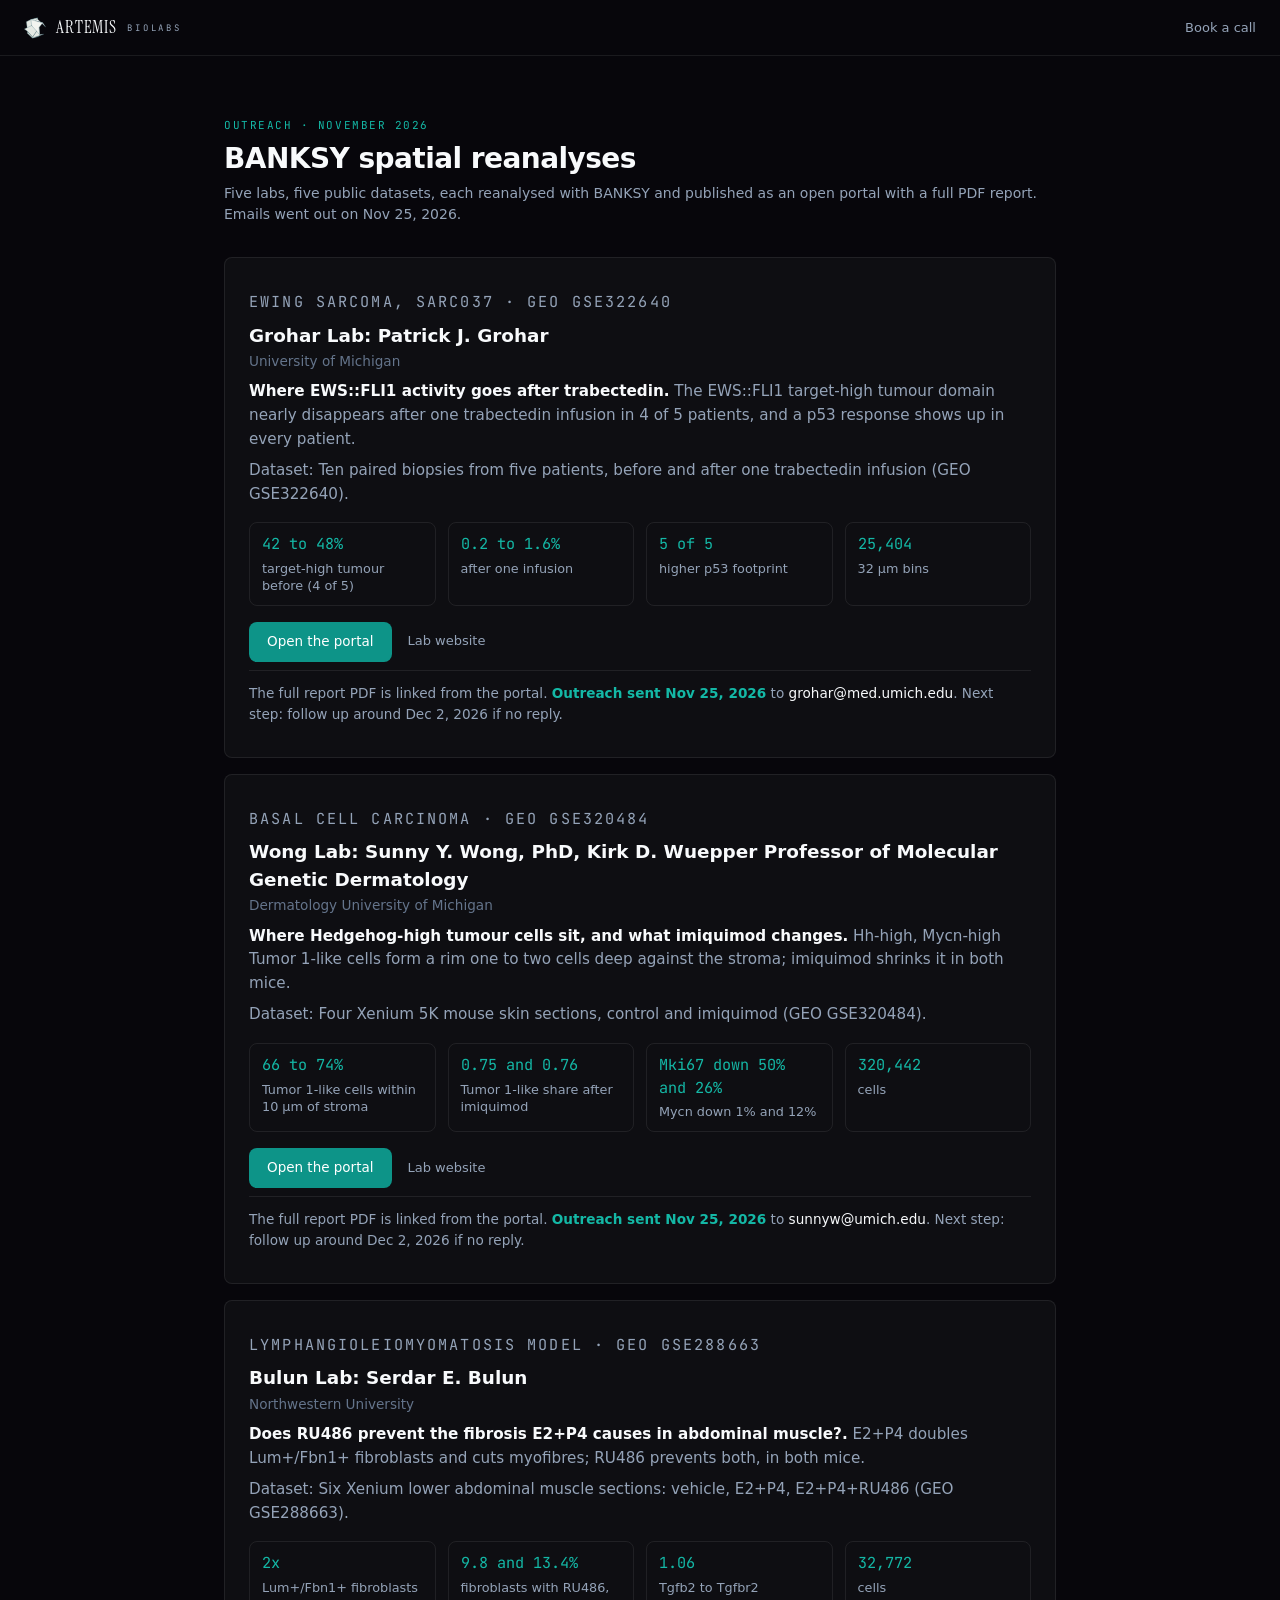
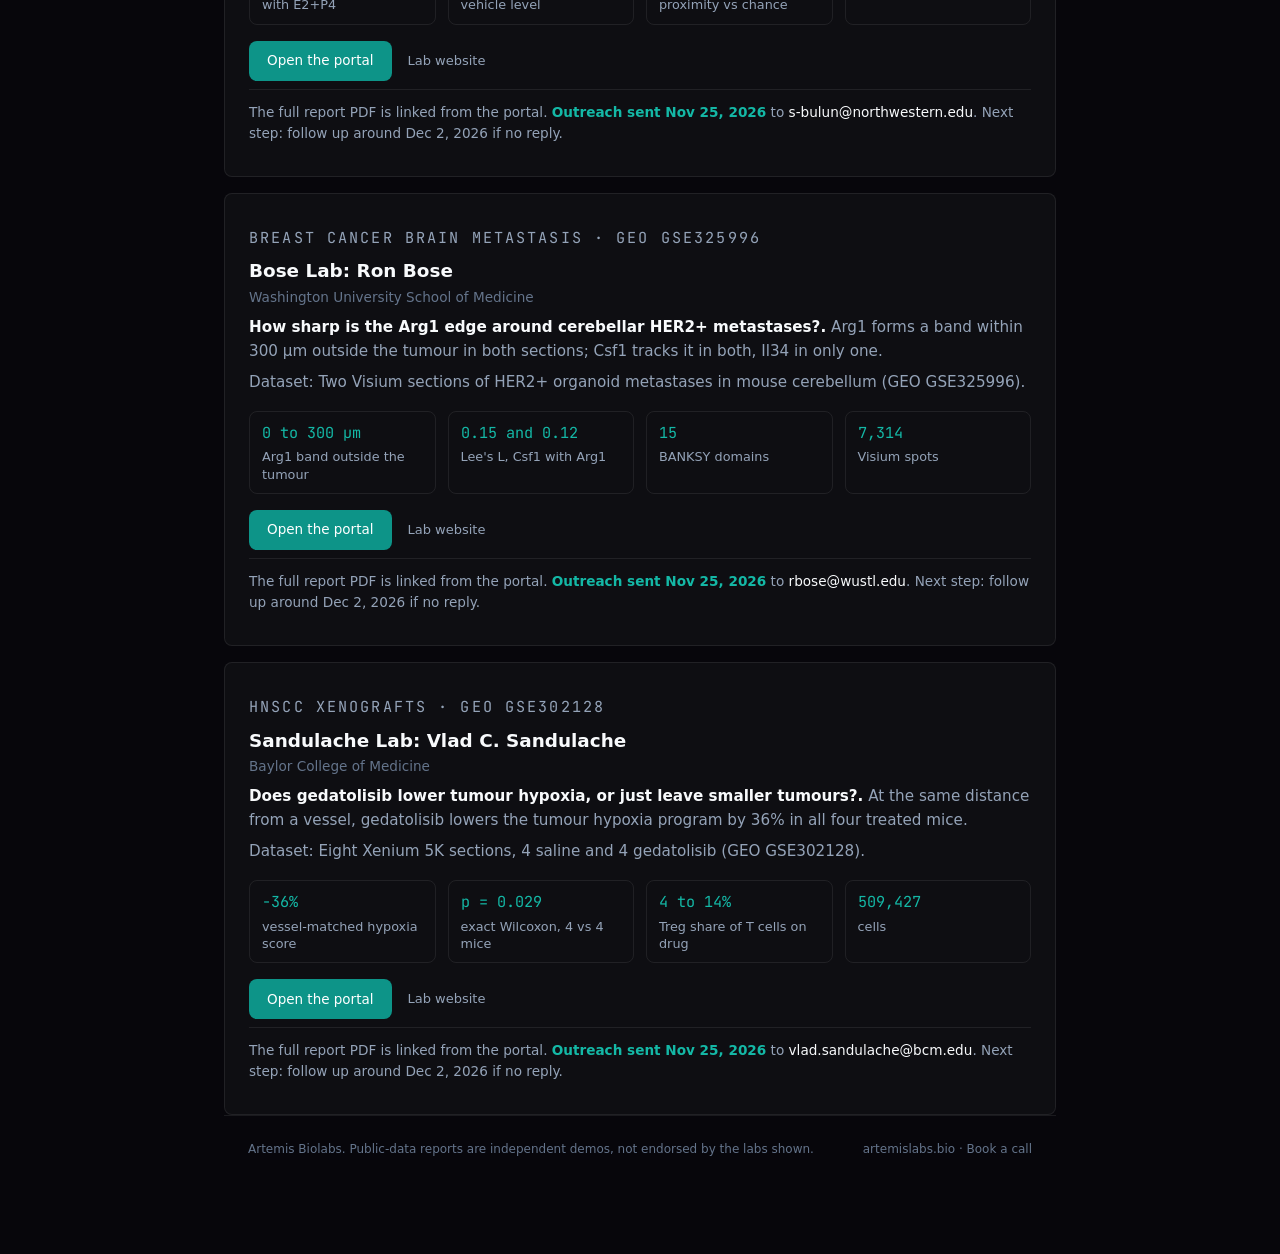
==== outreach-banksy.html @ 47c49192 "Add public BANKSY outreach page (five labs, sent Nov 25, 2026)" ====
<!doctype html>
<html lang="en">
<head>
<meta charset="utf-8">
<meta name="viewport" content="width=device-width, initial-scale=1">
<title>Artemis Biolabs · BANKSY outreach, November 2026</title>
<meta name="description" content="Five BANKSY spatial reanalyses built from public data and sent to the labs on Nov 25, 2026.">
<meta name="robots" content="noindex">
<meta name="color-scheme" content="dark">
<meta name="theme-color" content="#07060b">
<link rel="icon" href="assets/marks/artemis_mark.svg" type="image/svg+xml">
<link rel="stylesheet" href="assets/app.css">
<style>
.olist{display:flex;flex-direction:column;gap:16px;margin-top:32px}
.ocard{background:var(--card);border:1px solid var(--line);border-radius:var(--r);padding:24px;transition:border-color .2s var(--ease)}
.ocard:hover{border-color:var(--line-h)}
.ocard h3{font-size:1.15rem;font-weight:600;color:var(--snow);margin:6px 0 2px}
.ocard p{color:var(--dim);line-height:1.55;margin:8px 0;font-size:.95rem}
.ocard p b{color:var(--snow);font-weight:600}
.ometa{font-size:.85rem!important;color:var(--faint)!important;margin-top:0!important}
.ostats{display:grid;grid-template-columns:repeat(auto-fit,minmax(150px,1fr));gap:12px;margin:16px 0}
.ostats div{border:1px solid var(--line);border-radius:var(--r);padding:10px 12px}
.ostats dt{font-family:var(--mono);color:var(--teal);font-size:.95rem}
.ostats dd{margin:4px 0 0;color:var(--dim);font-size:.8rem;line-height:1.35}
.octas{display:flex;gap:16px;align-items:center;flex-wrap:wrap}
.onote{border-top:1px solid var(--line);padding-top:12px;font-size:.85rem!important}
.onote b.ostat{color:var(--teal)!important}
.onote a{color:var(--snow)}
</style>
</head>
<body>
<a class="skip" href="#main">Skip to content</a>
<header class="top" id="top">
  <a class="brand" href="https://artemislabs.bio/" aria-label="Artemis Biolabs"><img src="assets/marks/artemis_mark.svg" alt="" width="22" height="22"><b>ARTEMIS</b><span>BIOLABS</span></a>
  <a class="toplink" href="https://calendar.app.google/Gcn7m6neU3P3ktQA8" target="_blank" rel="noopener">Book a call</a>
</header>
<main id="main" tabindex="-1">
  <section class="page">
    <div class="head"><p class="over">Outreach &middot; November 2026</p><h1>BANKSY spatial reanalyses</h1>
    <p class="sub">Five labs, five public datasets, each reanalysed with BANKSY and published as an open portal with a full PDF report. Emails went out on Nov 25, 2026.</p></div>
    <div class="olist">
<article class="ocard">
  <div class="t"><p class="over">Ewing sarcoma, SARC037 &middot; GEO GSE322640</p>
  <h3>Grohar Lab: Patrick J. Grohar</h3>
  <p class="ometa"><span>University of Michigan</span></p>
  <p><b>Where EWS::FLI1 activity goes after trabectedin.</b> The EWS::FLI1 target-high tumour domain nearly disappears after one trabectedin infusion in 4 of 5 patients, and a p53 response shows up in every patient.</p>
  <p style="color:var(--dim)">Dataset: Ten paired biopsies from five patients, before and after one trabectedin infusion (GEO GSE322640).</p>
  <dl class="ostats"><div><dt>42 to 48%</dt><dd>target-high tumour before (4 of 5)</dd></div><div><dt>0.2 to 1.6%</dt><dd>after one infusion</dd></div><div><dt>5 of 5</dt><dd>higher p53 footprint</dd></div><div><dt>25,404</dt><dd>32 µm bins</dd></div></dl>
  <p class="octas"><a class="btn" href="https://logan-9726-artemis-grohar-banksy.static.hf.space/" target="_blank" rel="noopener">Open the portal</a> <a class="lnk" href="https://www.groharlab.org/" target="_blank" rel="noopener">Lab website</a></p>
  <p class="onote">The full report PDF is linked from the portal. <b class="ostat">Outreach sent Nov 25, 2026</b> to <a href="mailto:grohar@med.umich.edu">grohar@med.umich.edu</a>. Next step: follow up around Dec 2, 2026 if no reply.</p></div>
</article>
<article class="ocard">
  <div class="t"><p class="over">Basal cell carcinoma &middot; GEO GSE320484</p>
  <h3>Wong Lab: Sunny Y. Wong, PhD, Kirk D. Wuepper Professor of Molecular Genetic Dermatology</h3>
  <p class="ometa"><span>Dermatology</span> <span>University of Michigan</span></p>
  <p><b>Where Hedgehog-high tumour cells sit, and what imiquimod changes.</b> Hh-high, Mycn-high Tumor 1-like cells form a rim one to two cells deep against the stroma; imiquimod shrinks it in both mice.</p>
  <p style="color:var(--dim)">Dataset: Four Xenium 5K mouse skin sections, control and imiquimod (GEO GSE320484).</p>
  <dl class="ostats"><div><dt>66 to 74%</dt><dd>Tumor 1-like cells within 10 µm of stroma</dd></div><div><dt>0.75 and 0.76</dt><dd>Tumor 1-like share after imiquimod</dd></div><div><dt>Mki67 down 50% and 26%</dt><dd>Mycn down 1% and 12%</dd></div><div><dt>320,442</dt><dd>cells</dd></div></dl>
  <p class="octas"><a class="btn" href="https://logan-9726-artemis-wong-banksy.static.hf.space/" target="_blank" rel="noopener">Open the portal</a> <a class="lnk" href="https://skinlab1.com/" target="_blank" rel="noopener">Lab website</a></p>
  <p class="onote">The full report PDF is linked from the portal. <b class="ostat">Outreach sent Nov 25, 2026</b> to <a href="mailto:sunnyw@umich.edu">sunnyw@umich.edu</a>. Next step: follow up around Dec 2, 2026 if no reply.</p></div>
</article>
<article class="ocard">
  <div class="t"><p class="over">Lymphangioleiomyomatosis model &middot; GEO GSE288663</p>
  <h3>Bulun Lab: Serdar E. Bulun</h3>
  <p class="ometa"><span>Northwestern University</span></p>
  <p><b>Does RU486 prevent the fibrosis E2+P4 causes in abdominal muscle?.</b> E2+P4 doubles Lum+/Fbn1+ fibroblasts and cuts myofibres; RU486 prevents both, in both mice.</p>
  <p style="color:var(--dim)">Dataset: Six Xenium lower abdominal muscle sections: vehicle, E2+P4, E2+P4+RU486 (GEO GSE288663).</p>
  <dl class="ostats"><div><dt>2x</dt><dd>Lum+/Fbn1+ fibroblasts with E2+P4</dd></div><div><dt>9.8 and 13.4%</dt><dd>fibroblasts with RU486, vehicle level</dd></div><div><dt>1.06</dt><dd>Tgfb2 to Tgfbr2 proximity vs chance</dd></div><div><dt>32,772</dt><dd>cells</dd></div></dl>
  <p class="octas"><a class="btn" href="https://logan-9726-artemis-bulun-banksy.static.hf.space/" target="_blank" rel="noopener">Open the portal</a> <a class="lnk" href="https://www.feinberg.northwestern.edu/sites/obgyn/research/basic-science-research/bulun/index.html" target="_blank" rel="noopener">Lab website</a></p>
  <p class="onote">The full report PDF is linked from the portal. <b class="ostat">Outreach sent Nov 25, 2026</b> to <a href="mailto:s-bulun@northwestern.edu">s-bulun@northwestern.edu</a>. Next step: follow up around Dec 2, 2026 if no reply.</p></div>
</article>
<article class="ocard">
  <div class="t"><p class="over">Breast cancer brain metastasis &middot; GEO GSE325996</p>
  <h3>Bose Lab: Ron Bose</h3>
  <p class="ometa"><span>Washington University School of Medicine</span></p>
  <p><b>How sharp is the Arg1 edge around cerebellar HER2+ metastases?.</b> Arg1 forms a band within 300 µm outside the tumour in both sections; Csf1 tracks it in both, Il34 in only one.</p>
  <p style="color:var(--dim)">Dataset: Two Visium sections of HER2+ organoid metastases in mouse cerebellum (GEO GSE325996).</p>
  <dl class="ostats"><div><dt>0 to 300 µm</dt><dd>Arg1 band outside the tumour</dd></div><div><dt>0.15 and 0.12</dt><dd>Lee&#x27;s L, Csf1 with Arg1</dd></div><div><dt>15</dt><dd>BANKSY domains</dd></div><div><dt>7,314</dt><dd>Visium spots</dd></div></dl>
  <p class="octas"><a class="btn" href="https://logan-9726-artemis-bose-banksy.static.hf.space/" target="_blank" rel="noopener">Open the portal</a> <a class="lnk" href="https://ronboselab.org/" target="_blank" rel="noopener">Lab website</a></p>
  <p class="onote">The full report PDF is linked from the portal. <b class="ostat">Outreach sent Nov 25, 2026</b> to <a href="mailto:rbose@wustl.edu">rbose@wustl.edu</a>. Next step: follow up around Dec 2, 2026 if no reply.</p></div>
</article>
<article class="ocard">
  <div class="t"><p class="over">HNSCC xenografts &middot; GEO GSE302128</p>
  <h3>Sandulache Lab: Vlad C. Sandulache</h3>
  <p class="ometa"><span>Baylor College of Medicine</span></p>
  <p><b>Does gedatolisib lower tumour hypoxia, or just leave smaller tumours?.</b> At the same distance from a vessel, gedatolisib lowers the tumour hypoxia program by 36% in all four treated mice.</p>
  <p style="color:var(--dim)">Dataset: Eight Xenium 5K sections, 4 saline and 4 gedatolisib (GEO GSE302128).</p>
  <dl class="ostats"><div><dt>−36%</dt><dd>vessel-matched hypoxia score</dd></div><div><dt>p = 0.029</dt><dd>exact Wilcoxon, 4 vs 4 mice</dd></div><div><dt>4 to 14%</dt><dd>Treg share of T cells on drug</dd></div><div><dt>509,427</dt><dd>cells</dd></div></dl>
  <p class="octas"><a class="btn" href="https://logan-9726-artemis-sandulache-banksy.static.hf.space/" target="_blank" rel="noopener">Open the portal</a> <a class="lnk" href="https://www.bcm.edu/people-search/vlad-sandulache-30060" target="_blank" rel="noopener">Lab website</a></p>
  <p class="onote">The full report PDF is linked from the portal. <b class="ostat">Outreach sent Nov 25, 2026</b> to <a href="mailto:vlad.sandulache@bcm.edu">vlad.sandulache@bcm.edu</a>. Next step: follow up around Dec 2, 2026 if no reply.</p></div>
</article>
    </div>
    <footer class="foot"><span>Artemis Biolabs. Public-data reports are independent demos, not endorsed by the labs shown.</span><span><a href="https://artemislabs.bio/" target="_blank" rel="noopener">artemislabs.bio</a> · <a href="https://calendar.app.google/Gcn7m6neU3P3ktQA8" target="_blank" rel="noopener">Book a call</a></span></footer>
  </section>
</main>
</body>
</html>
---- assets/app.css ----
/* Artemis Biolabs client hub, v4. Brand tokens from artemislabs.bio (app/globals.css).
   Spacing scale: 4 8 12 16 24 32 48 64 96. One accent. Muted borders. Hover is the only flourish. */
@font-face{font-family:"Instrument Serif";src:url(fonts/InstrumentSerif-Regular.woff2) format("woff2");font-weight:400;font-style:normal;font-display:swap}
@font-face{font-family:"JetBrains Mono";src:url(fonts/JetBrainsMono-400.woff2) format("woff2");font-weight:400 500;font-display:swap}
:root{
  --ink:#07060b; --card:#0e0e12; --card-h:#131318; --line:rgba(255,255,255,.08); --line-h:rgba(255,255,255,.16);
  --snow:#f8fafc; --dim:#94a3b8; --faint:#64748b; --teal:#14b8a6; --teal-d:#0d9488; --plate:#e6ebe8;
  --serif:"Instrument Serif",ui-serif,Georgia,serif; --mono:"JetBrains Mono",ui-monospace,SFMono-Regular,Menlo,monospace;
  --sans:ui-sans-serif,system-ui,-apple-system,BlinkMacSystemFont,"Segoe UI",Roboto,sans-serif;
  --r:8px; --ease:cubic-bezier(.2,.7,.2,1);
}
*{box-sizing:border-box}
html{background:var(--ink);color-scheme:dark}
body{margin:0;background:var(--ink);color:var(--snow);font:400 14px/1.5 var(--sans);-webkit-font-smoothing:antialiased}
::selection{background:var(--teal-d);color:#fff}
a{color:inherit;text-decoration:none}
img{display:block;max-width:100%}
h1,h2,h3,p{margin:0}
.skip{position:absolute;left:-999px}.skip:focus{left:12px;top:12px;z-index:99;background:var(--snow);color:var(--ink);padding:8px 12px;border-radius:6px}
:focus-visible{outline:1px solid var(--teal);outline-offset:2px;border-radius:4px}
.over{font:500 11px/1 var(--mono);letter-spacing:.14em;text-transform:uppercase;color:var(--teal)}

/* header */
.top{display:flex;align-items:center;justify-content:space-between;height:56px;padding:0 24px;border-bottom:1px solid var(--line)}
.brand{display:flex;align-items:center;gap:10px}
.brand img{width:22px;height:22px}
.brand b{font:400 17px/1 var(--serif);letter-spacing:.05em}
.brand span{font:400 9px/1 var(--mono);letter-spacing:.32em;color:var(--dim);margin-top:2px}
.toplink{font-size:13px;color:var(--dim);transition:color .2s}
.toplink:hover{color:var(--snow)}

/* page */
.page{max-width:880px;margin:0 auto;padding:64px 24px 48px}
.head h1{font:600 28px/1.15 var(--sans);letter-spacing:-.02em;margin:12px 0 8px}
.head .sub{color:var(--dim);font-size:14px}
.list{display:grid;grid-template-columns:minmax(0,1fr) minmax(0,1fr);gap:12px;margin-top:32px}
.row{display:flex;align-items:center;gap:12px;min-height:68px;padding:12px 16px;border:1px solid var(--line);border-radius:var(--r);background:var(--card);transition:background .2s,border-color .2s;opacity:0;animation:in .5s var(--ease) forwards;animation-delay:calc(var(--i,0)*25ms)}
.row:hover{background:var(--card-h);border-color:var(--line-h)}
.av{flex:none;width:36px;height:36px;border-radius:8px;object-fit:cover;background:#1a1a20}
.row .t{flex:1;min-width:0}
.row h3{font:500 14px/1.3 var(--sans);display:flex;align-items:center;gap:8px}
.row p{color:var(--dim);font-size:12.5px;margin-top:2px;white-space:nowrap;overflow:hidden;text-overflow:ellipsis}
.arr{flex:none;color:var(--faint);transition:color .2s,transform .2s}
.row:hover .arr{color:var(--snow);transform:translateX(2px)}
.tag{font:500 9.5px/1 var(--mono);letter-spacing:.1em;text-transform:uppercase;color:var(--dim);border:1px solid var(--line-h);border-radius:4px;padding:3px 5px}
.ghostrow{min-height:68px;border:1px solid var(--line);border-radius:var(--r);background:var(--card)}
@keyframes in{from{opacity:0;transform:translateY(4px)}to{opacity:1;transform:none}}

/* lab page */
.crumb{display:flex;align-items:center;gap:8px;font-size:13px;color:var(--dim);margin-bottom:32px}
.crumb a{transition:color .2s}.crumb a:hover{color:var(--snow)}
.crumb i{font-style:normal;color:var(--faint)}
.lablogo{display:inline-flex;align-items:center;justify-content:center;height:56px;padding:8px 14px;border-radius:var(--r);background:var(--plate);margin-bottom:24px}
.lablogo img{height:100%;width:auto;max-width:220px;object-fit:contain;filter:grayscale(1) contrast(1.1);mix-blend-mode:multiply}
.lablogo.sq{width:56px;padding:8px}
.meta{display:flex;flex-wrap:wrap;gap:6px 16px;color:var(--dim);font-size:14px}
.meta span+span::before{content:"·";margin-right:16px;color:var(--faint)}
.lnote{margin-top:12px;color:var(--faint);font-size:13px}
.ico{flex:none;display:inline-flex;align-items:center;justify-content:center;width:36px;height:36px;border-radius:8px;background:rgba(20,184,166,.1);color:var(--teal)}
.list.reps .row{align-items:flex-start;padding:16px}
.list.reps .row .arr{align-self:center}
.list.reps .row p{white-space:normal}

/* footer */
.foot{max-width:880px;margin:0 auto;padding:24px 24px 48px;display:flex;justify-content:space-between;gap:16px;flex-wrap:wrap;color:var(--faint);font-size:12px;border-top:1px solid var(--line)}
.foot a:hover{color:var(--snow)}

/* report view */
body.app .top{display:none}
.bar{position:sticky;top:0;z-index:20;display:flex;align-items:center;gap:8px;height:48px;padding:0 12px 0 16px;border-bottom:1px solid var(--line);background:var(--ink)}
.bar .home{display:flex;align-items:center;gap:10px;font-size:13px;color:var(--dim);white-space:nowrap}
.bar .home img{width:20px;height:20px}
.bar .home:hover{color:var(--snow)}
.bar .sep{color:var(--faint)}
.pick{position:relative;display:flex;align-items:center;min-width:0}
.pick select{appearance:none;-webkit-appearance:none;background:transparent;border:0;color:var(--snow);font:500 13px/1 var(--sans);padding:6px 20px 6px 2px;cursor:pointer;max-width:min(320px,50vw);text-overflow:ellipsis}
.pick select option{background:#111}
.pick svg{position:absolute;right:2px;pointer-events:none;color:var(--dim)}
.pick .skip{position:absolute;left:-999px}
.bar .sp{flex:1}
.ib{display:inline-flex;align-items:center;justify-content:center;width:32px;height:32px;border-radius:6px;color:var(--dim);border:0;background:none;cursor:pointer;transition:color .2s,background .2s}
.ib:hover{color:var(--snow);background:rgba(255,255,255,.06)}
.ib[aria-disabled]{opacity:.35;pointer-events:none}
.loading{position:fixed;inset:48px 0 0;z-index:15;display:flex;align-items:center;justify-content:center;gap:10px;color:var(--dim);font-size:13px;background:var(--ink);transition:opacity .5s var(--ease),visibility .5s}
.loading .spin{width:14px;height:14px;border:1.5px solid var(--line-h);border-top-color:var(--teal);border-radius:50%;animation:spin .8s linear infinite}
@keyframes spin{to{transform:rotate(360deg)}}
.loading.done{opacity:0;visibility:hidden}
.land{max-width:1200px;margin:0 auto;min-height:calc(100svh - 48px);padding:48px 32px;display:grid;grid-template-columns:minmax(0,1fr) minmax(0,1fr);gap:64px;align-items:center}
.stage{position:relative;aspect-ratio:1.5;opacity:0;transition:opacity 1s var(--ease)}
.stage canvas{position:absolute;inset:0;width:100%;height:100%}
.stage .div{position:absolute;top:28%;bottom:28%;left:50%;width:1px;background:var(--line)}
body.lit .stage{opacity:1}
.copy{opacity:0;transform:translateY(8px);transition:opacity .7s var(--ease) .2s,transform .7s var(--ease) .2s}
body.lit .copy{opacity:1;transform:none}
.copy .ov{display:flex;align-items:center;gap:12px;font:400 20px/1.2 var(--serif);color:var(--dim)}
.copy .ov i{width:1px;height:18px;background:var(--line-h)}
.copy h1{font:400 clamp(40px,4.4vw,60px)/1.02 var(--serif);letter-spacing:-.02em;margin:16px 0 12px}
.copy .subj{color:var(--dim);font-size:14px;max-width:480px}
.pills{display:flex;flex-wrap:wrap;gap:8px;margin:24px 0 32px}
.pill{display:inline-flex;align-items:center;gap:7px;height:28px;padding:0 12px;border:1px solid var(--line-h);border-radius:999px;font-size:12px;color:var(--dim)}
.pill i{width:5px;height:5px;border-radius:50%;background:var(--teal)}
.ctas{display:flex;align-items:center;gap:20px;flex-wrap:wrap}
.btn{display:inline-flex;align-items:center;gap:8px;height:40px;padding:0 18px;border-radius:var(--r);background:var(--teal-d);color:#fff;font:500 13.5px/1 var(--sans);transition:background .2s}
.btn:hover{background:var(--teal)}
.btn[aria-disabled]{background:transparent;border:1px solid var(--line-h);color:var(--dim);pointer-events:none}
.lnk{font-size:13px;color:var(--dim);transition:color .2s}
.lnk:hover{color:var(--snow)}
.fine{margin-top:32px;color:var(--faint);font-size:12px;max-width:440px}
.fine a{text-decoration:underline;text-underline-offset:2px}
#toast{position:fixed;left:50%;bottom:24px;z-index:99;transform:translate(-50%,12px);opacity:0;padding:8px 14px;border:1px solid var(--line-h);border-radius:6px;background:#111;font-size:12.5px;transition:all .3s var(--ease)}
#toast.on{opacity:1;transform:translate(-50%,0)}

/* renderings (empty until data/renderings.json has items) */
.rend{margin-top:48px}
.rgal{display:grid;grid-template-columns:1fr 1fr;gap:12px;margin-top:16px}
.rgal figure{margin:0;border:1px solid var(--line);border-radius:var(--r);overflow:hidden;background:var(--card)}
.rgal img,.rgal video{width:100%;aspect-ratio:16/10;object-fit:cover}
.rgal figcaption{padding:12px 16px;color:var(--dim);font-size:12.5px}.rgal b{display:block;color:var(--snow);font-weight:500}

@media (max-width:720px){
  .page{padding:40px 16px 32px}
  .list{grid-template-columns:minmax(0,1fr)}
  .row p{white-space:normal}
  .rgal{grid-template-columns:1fr}
  .top{padding:0 16px}
  .land{grid-template-columns:1fr;gap:24px;padding:24px 20px 40px;min-height:0}
  .stage{aspect-ratio:1.6}
  .bar .nm,.bar .sep.s1{display:none}
  .copy .ov{font-size:17px}
}
@media (prefers-reduced-motion:reduce){*,*::before,*::after{animation-duration:.01ms!important;transition-duration:.01ms!important}.row{opacity:1}}
main:focus,main:focus-visible{outline:none}

/* Lock screen */
.lock .lockcard{display:flex;flex-direction:column;align-items:flex-start;gap:14px;margin-top:8px;padding:22px;border:1px solid var(--line);border-radius:var(--r,12px);background:var(--card);max-width:420px}
.lock #recForm{display:flex;gap:8px;width:100%}
.lock #recForm input{flex:1;height:40px;padding:0 12px;border-radius:var(--r,12px);border:1px solid var(--line-h);background:var(--ink);color:var(--snow);font:400 13px/1 var(--mono,monospace)}
.lock .lockerr{min-height:1.2em;margin:0;font-size:12.5px;color:#f08c8c}
.lock .locknote{margin:0;font-size:13px;color:var(--dim)}
.lock .lnk{background:none;border:0;padding:0;cursor:pointer;text-align:left}
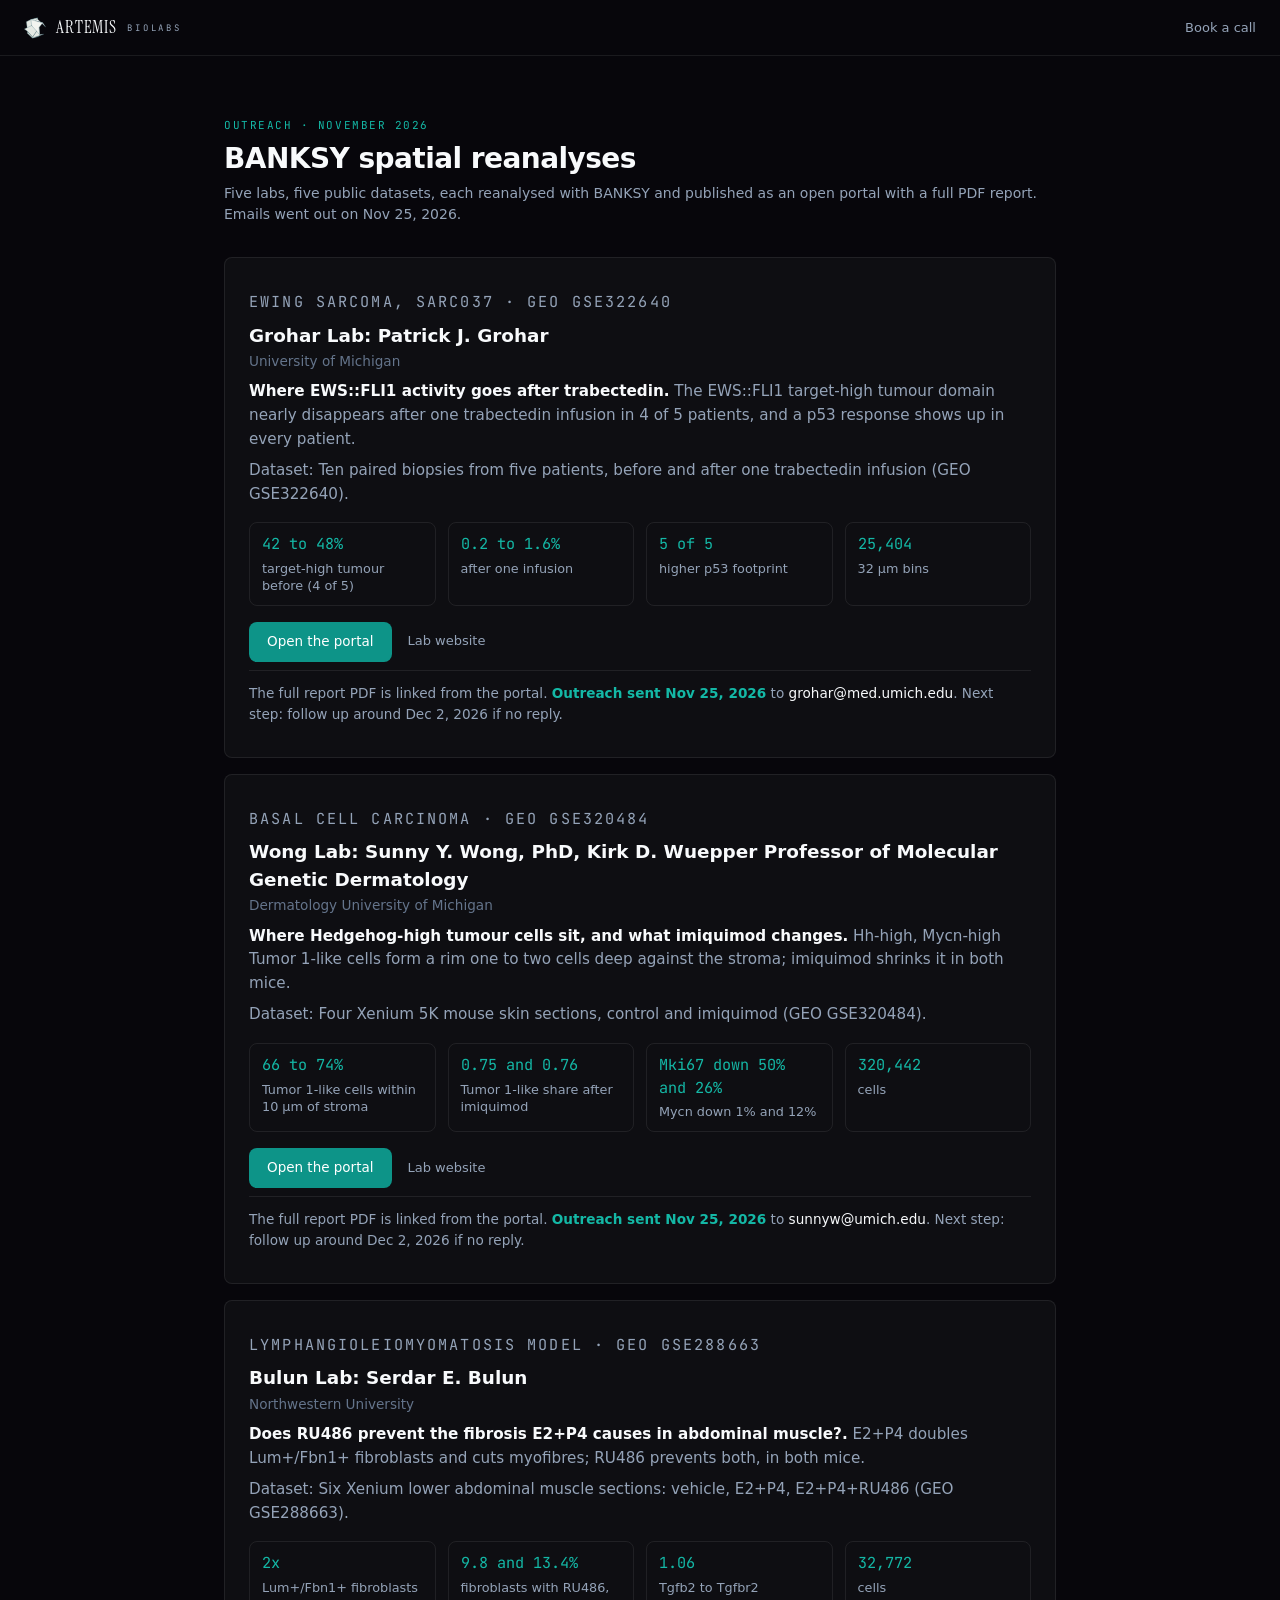
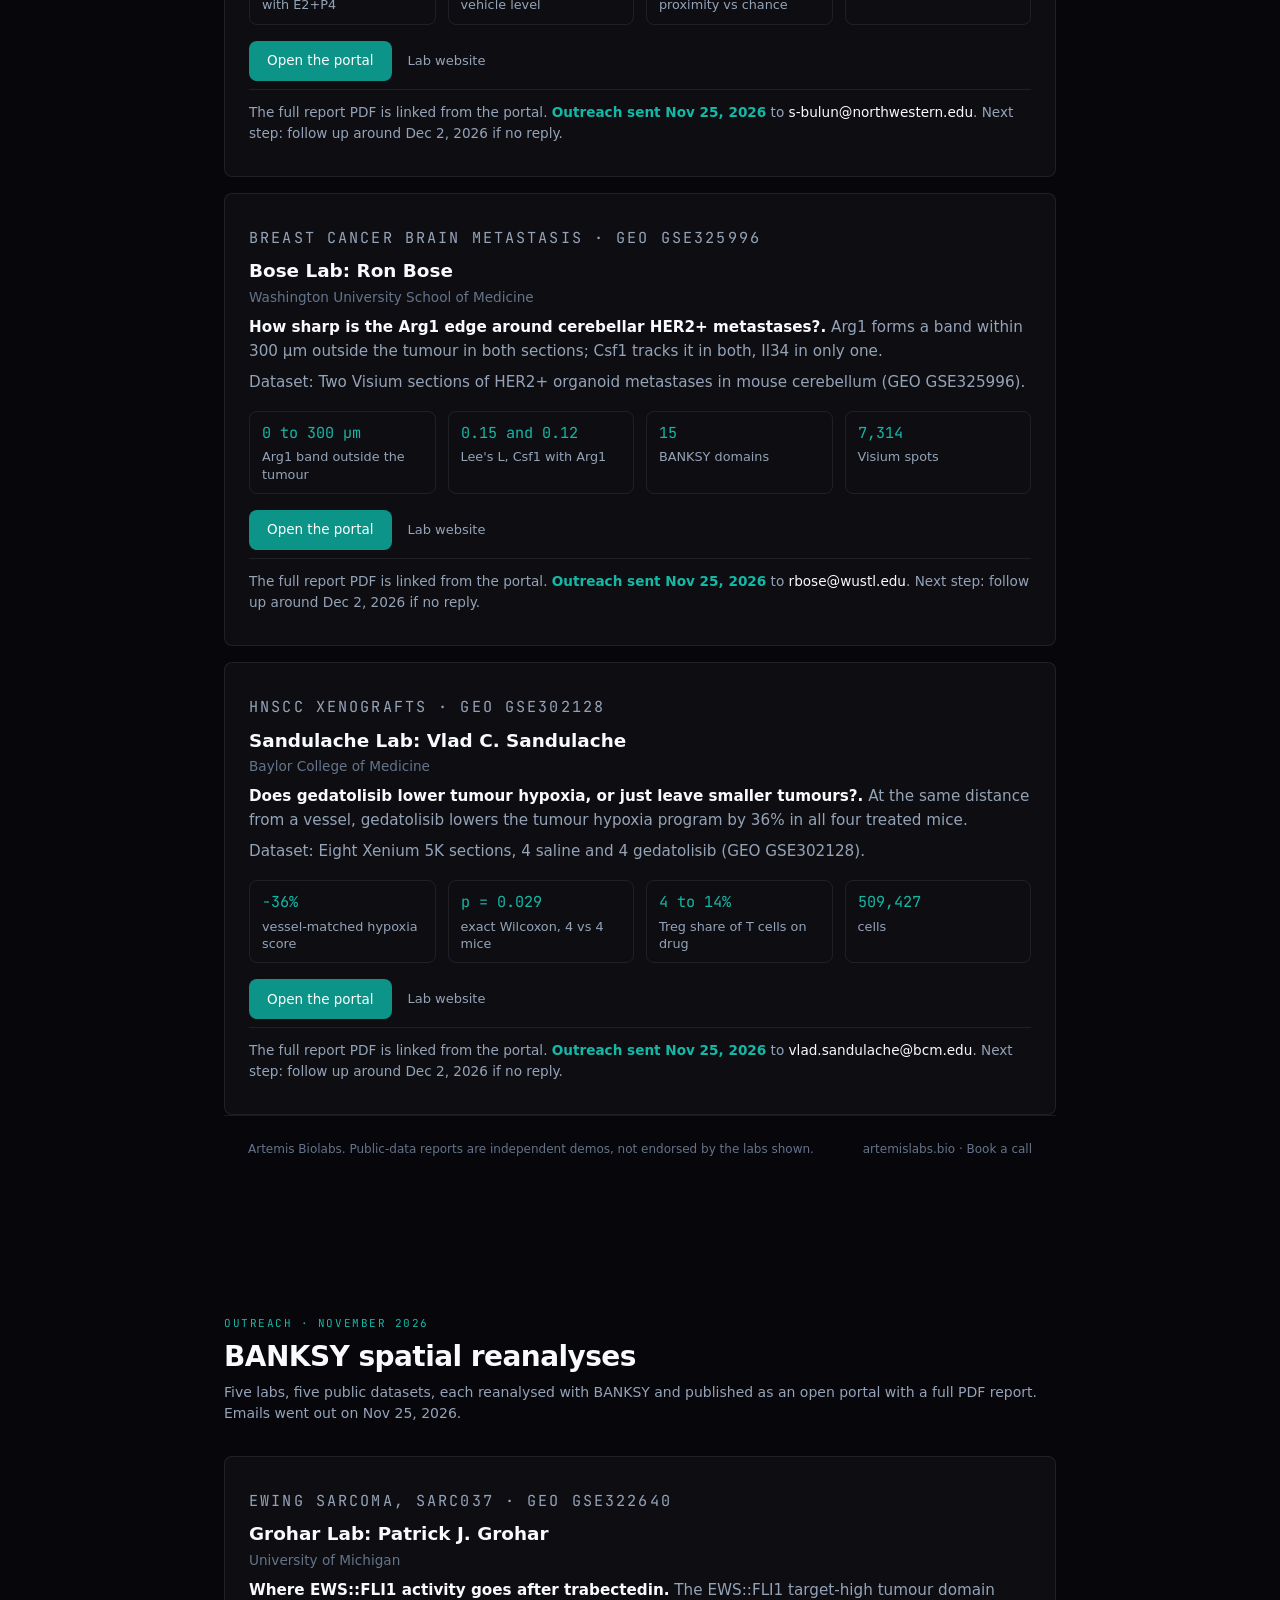
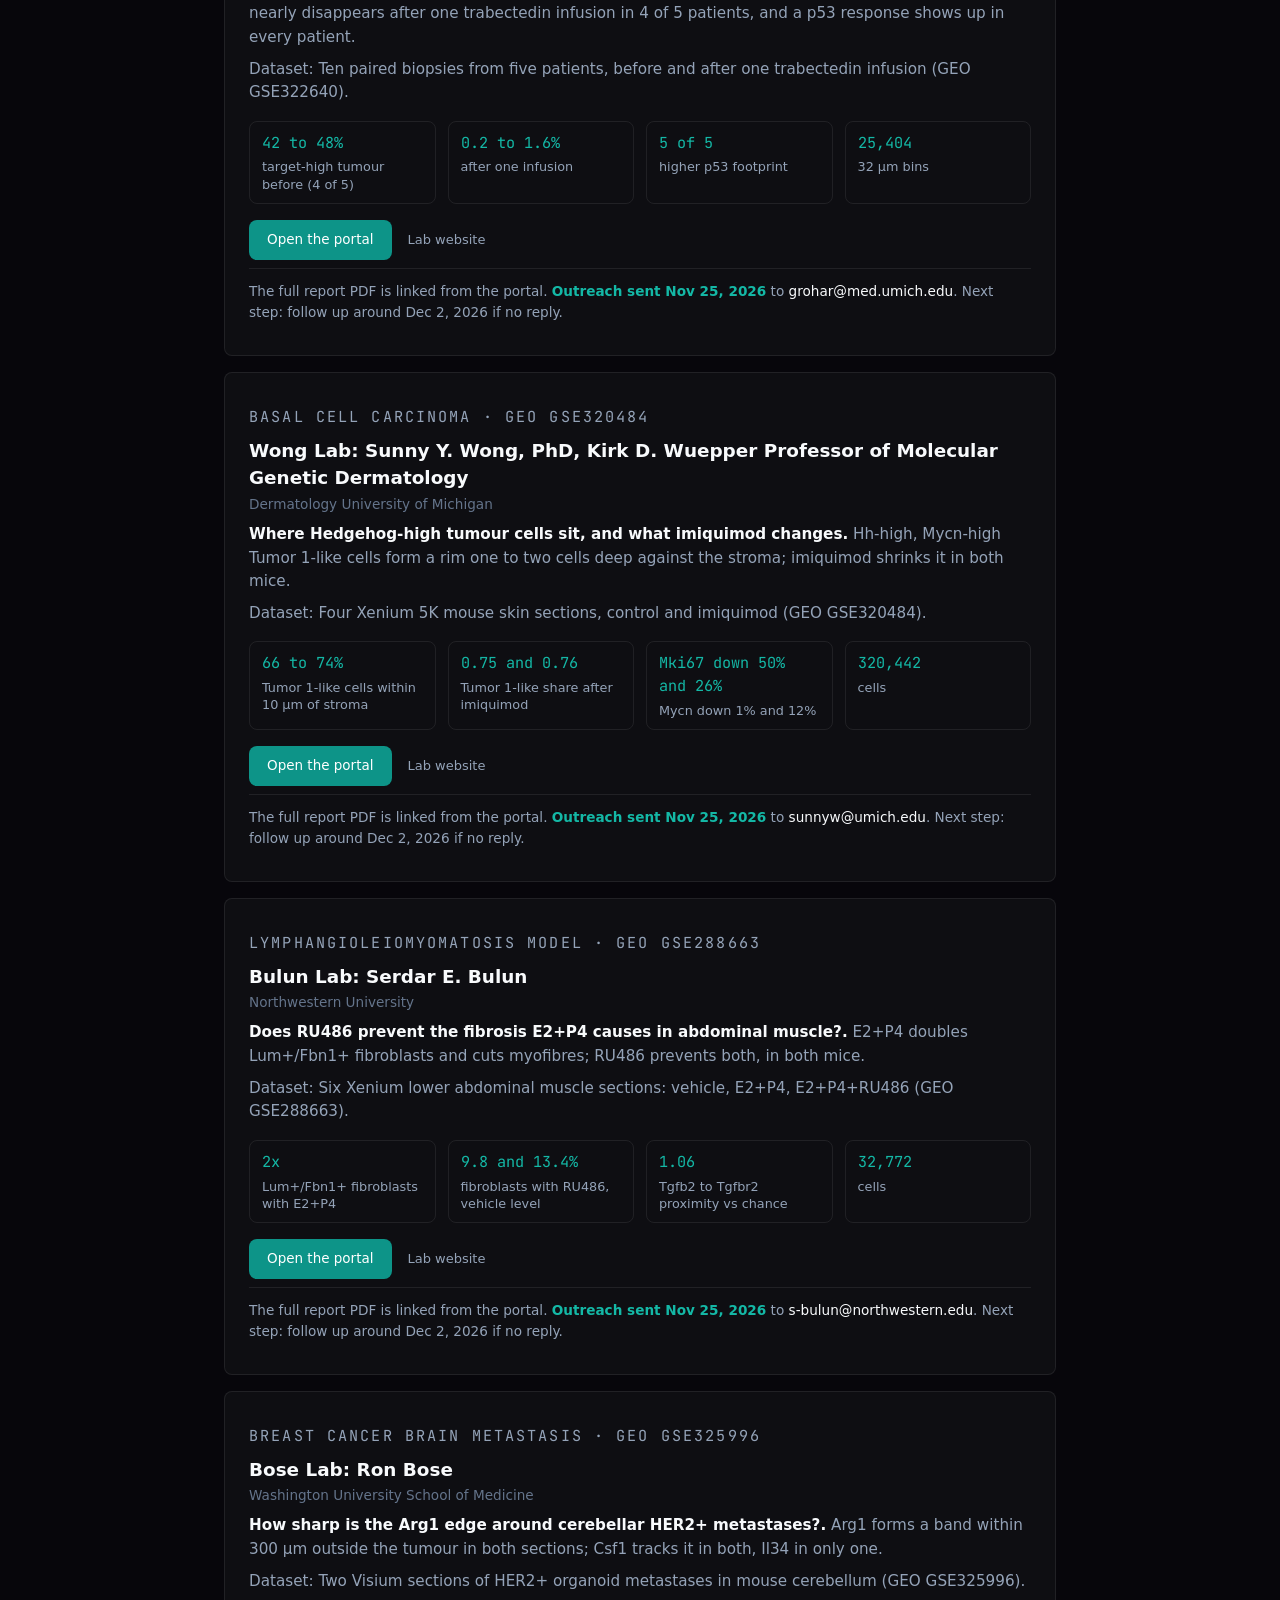
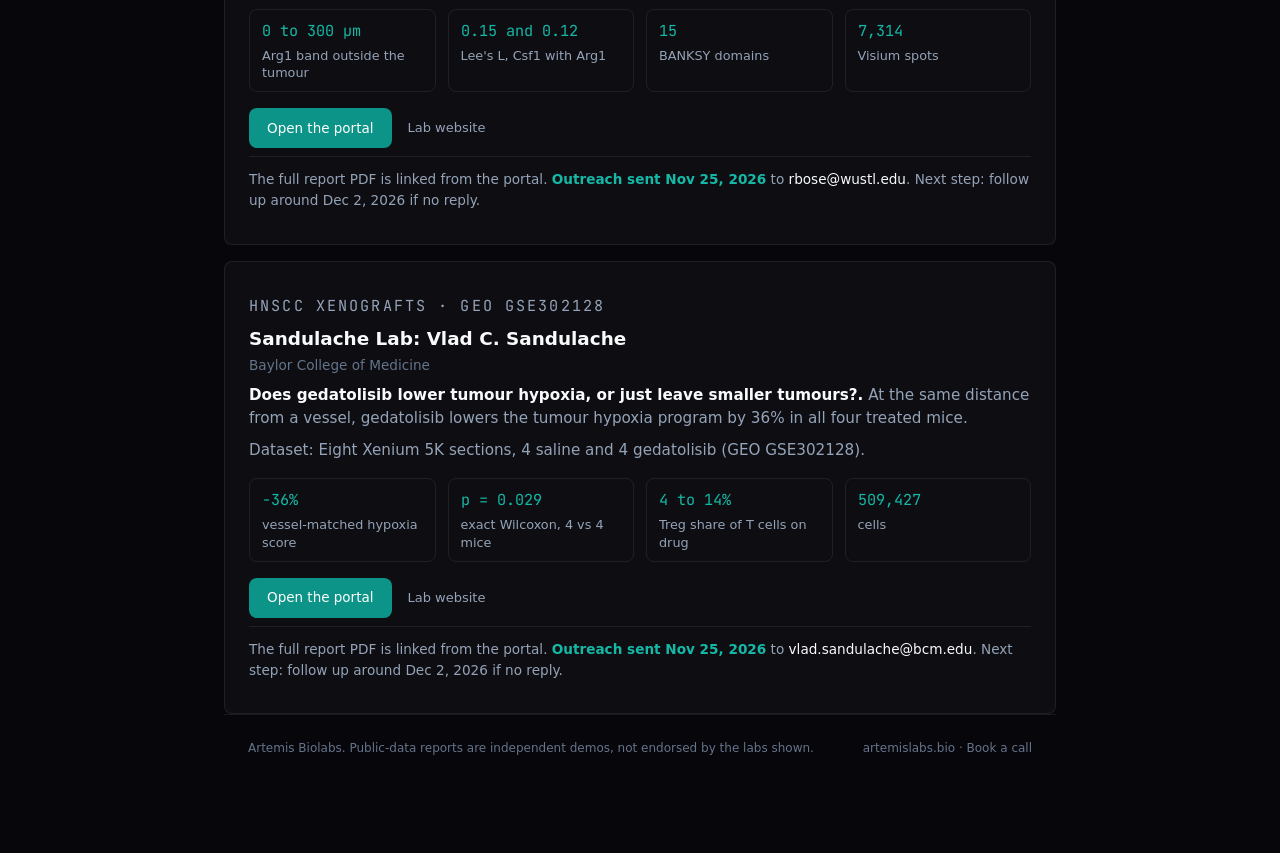
==== commit f56e5ec7: "Replace Google meeting link with Calendly reanalysis pilot scoping link Updated the booking link for" ====
--- a/outreach-banksy.html
+++ b/outreach-banksy.html
@@ -32,8 +32,69 @@
 <a class="skip" href="#main">Skip to content</a>
 <header class="top" id="top">
   <a class="brand" href="https://artemislabs.bio/" aria-label="Artemis Biolabs"><img src="assets/marks/artemis_mark.svg" alt="" width="22" height="22"><b>ARTEMIS</b><span>BIOLABS</span></a>
-  <a class="toplink" href="https://calendar.app.google/Gcn7m6neU3P3ktQA8" target="_blank" rel="noopener">Book a call</a>
+  <a class="toplink" href="https://calendly.com/d/d24k-njq-fcd/artemis-biolabs-reanalysis-pilot-scoping" target="_blank" rel="noopener">Book a call</a>
 </header>
+<main id="main" tabindex="-1">
+  <section class="page">
+    <div class="head"><p class="over">Outreach &middot; November 2026</p><h1>BANKSY spatial reanalyses</h1>
+    <p class="sub">Five labs, five public datasets, each reanalysed with BANKSY and published as an open portal with a full PDF report. Emails went out on Nov 25, 2026.</p></div>
+    <div class="olist">
+<article class="ocard">
+  <div class="t"><p class="over">Ewing sarcoma, SARC037 &middot; GEO GSE322640</p>
+  <h3>Grohar Lab: Patrick J. Grohar</h3>
+  <p class="ometa"><span>University of Michigan</span></p>
+  <p><b>Where EWS::FLI1 activity goes after trabectedin.</b> The EWS::FLI1 target-high tumour domain nearly disappears after one trabectedin infusion in 4 of 5 patients, and a p53 response shows up in every patient.</p>
+  <p style="color:var(--dim)">Dataset: Ten paired biopsies from five patients, before and after one trabectedin infusion (GEO GSE322640).</p>
+  <dl class="ostats"><div><dt>42 to 48%</dt><dd>target-high tumour before (4 of 5)</dd></div><div><dt>0.2 to 1.6%</dt><dd>after one infusion</dd></div><div><dt>5 of 5</dt><dd>higher p53 footprint</dd></div><div><dt>25,404</dt><dd>32 µm bins</dd></div></dl>
+  <p class="octas"><a class="btn" href="https://logan-9726-artemis-grohar-banksy.static.hf.space/" target="_blank" rel="noopener">Open the portal</a> <a class="lnk" href="https://www.groharlab.org/" target="_blank" rel="noopener">Lab website</a></p>
+  <p class="onote">The full report PDF is linked from the portal. <b class="ostat">Outreach sent Nov 25, 2026</b> to <a href="mailto:grohar@med.umich.edu">grohar@med.umich.edu</a>. Next step: follow up around Dec 2, 2026 if no reply.</p></div>
+</article>
+<article class="ocard">
+  <div class="t"><p class="over">Basal cell carcinoma &middot; GEO GSE320484</p>
+  <h3>Wong Lab: Sunny Y. Wong, PhD, Kirk D. Wuepper Professor of Molecular Genetic Dermatology</h3>
+  <p class="ometa"><span>Dermatology</span> <span>University of Michigan</span></p>
+  <p><b>Where Hedgehog-high tumour cells sit, and what imiquimod changes.</b> Hh-high, Mycn-high Tumor 1-like cells form a rim one to two cells deep against the stroma; imiquimod shrinks it in both mice.</p>
+  <p style="color:var(--dim)">Dataset: Four Xenium 5K mouse skin sections, control and imiquimod (GEO GSE320484).</p>
+  <dl class="ostats"><div><dt>66 to 74%</dt><dd>Tumor 1-like cells within 10 µm of stroma</dd></div><div><dt>0.75 and 0.76</dt><dd>Tumor 1-like share after imiquimod</dd></div><div><dt>Mki67 down 50% and 26%</dt><dd>Mycn down 1% and 12%</dd></div><div><dt>320,442</dt><dd>cells</dd></div></dl>
+  <p class="octas"><a class="btn" href="https://logan-9726-artemis-wong-banksy.static.hf.space/" target="_blank" rel="noopener">Open the portal</a> <a class="lnk" href="https://skinlab1.com/" target="_blank" rel="noopener">Lab website</a></p>
+  <p class="onote">The full report PDF is linked from the portal. <b class="ostat">Outreach sent Nov 25, 2026</b> to <a href="mailto:sunnyw@umich.edu">sunnyw@umich.edu</a>. Next step: follow up around Dec 2, 2026 if no reply.</p></div>
+</article>
+<article class="ocard">
+  <div class="t"><p class="over">Lymphangioleiomyomatosis model &middot; GEO GSE288663</p>
+  <h3>Bulun Lab: Serdar E. Bulun</h3>
+  <p class="ometa"><span>Northwestern University</span></p>
+  <p><b>Does RU486 prevent the fibrosis E2+P4 causes in abdominal muscle?.</b> E2+P4 doubles Lum+/Fbn1+ fibroblasts and cuts myofibres; RU486 prevents both, in both mice.</p>
+  <p style="color:var(--dim)">Dataset: Six Xenium lower abdominal muscle sections: vehicle, E2+P4, E2+P4+RU486 (GEO GSE288663).</p>
+  <dl class="ostats"><div><dt>2x</dt><dd>Lum+/Fbn1+ fibroblasts with E2+P4</dd></div><div><dt>9.8 and 13.4%</dt><dd>fibroblasts with RU486, vehicle level</dd></div><div><dt>1.06</dt><dd>Tgfb2 to Tgfbr2 proximity vs chance</dd></div><div><dt>32,772</dt><dd>cells</dd></div></dl>
+  <p class="octas"><a class="btn" href="https://logan-9726-artemis-bulun-banksy.static.hf.space/" target="_blank" rel="noopener">Open the portal</a> <a class="lnk" href="https://www.feinberg.northwestern.edu/sites/obgyn/research/basic-science-research/bulun/index.html" target="_blank" rel="noopener">Lab website</a></p>
+  <p class="onote">The full report PDF is linked from the portal. <b class="ostat">Outreach sent Nov 25, 2026</b> to <a href="mailto:s-bulun@northwestern.edu">s-bulun@northwestern.edu</a>. Next step: follow up around Dec 2, 2026 if no reply.</p></div>
+</article>
+<article class="ocard">
+  <div class="t"><p class="over">Breast cancer brain metastasis &middot; GEO GSE325996</p>
+  <h3>Bose Lab: Ron Bose</h3>
+  <p class="ometa"><span>Washington University School of Medicine</span></p>
+  <p><b>How sharp is the Arg1 edge around cerebellar HER2+ metastases?.</b> Arg1 forms a band within 300 µm outside the tumour in both sections; Csf1 tracks it in both, Il34 in only one.</p>
+  <p style="color:var(--dim)">Dataset: Two Visium sections of HER2+ organoid metastases in mouse cerebellum (GEO GSE325996).</p>
+  <dl class="ostats"><div><dt>0 to 300 µm</dt><dd>Arg1 band outside the tumour</dd></div><div><dt>0.15 and 0.12</dt><dd>Lee&#x27;s L, Csf1 with Arg1</dd></div><div><dt>15</dt><dd>BANKSY domains</dd></div><div><dt>7,314</dt><dd>Visium spots</dd></div></dl>
+  <p class="octas"><a class="btn" href="https://logan-9726-artemis-bose-banksy.static.hf.space/" target="_blank" rel="noopener">Open the portal</a> <a class="lnk" href="https://ronboselab.org/" target="_blank" rel="noopener">Lab website</a></p>
+  <p class="onote">The full report PDF is linked from the portal. <b class="ostat">Outreach sent Nov 25, 2026</b> to <a href="mailto:rbose@wustl.edu">rbose@wustl.edu</a>. Next step: follow up around Dec 2, 2026 if no reply.</p></div>
+</article>
+<article class="ocard">
+  <div class="t"><p class="over">HNSCC xenografts &middot; GEO GSE302128</p>
+  <h3>Sandulache Lab: Vlad C. Sandulache</h3>
+  <p class="ometa"><span>Baylor College of Medicine</span></p>
+  <p><b>Does gedatolisib lower tumour hypoxia, or just leave smaller tumours?.</b> At the same distance from a vessel, gedatolisib lowers the tumour hypoxia program by 36% in all four treated mice.</p>
+  <p style="color:var(--dim)">Dataset: Eight Xenium 5K sections, 4 saline and 4 gedatolisib (GEO GSE302128).</p>
+  <dl class="ostats"><div><dt>−36%</dt><dd>vessel-matched hypoxia score</dd></div><div><dt>p = 0.029</dt><dd>exact Wilcoxon, 4 vs 4 mice</dd></div><div><dt>4 to 14%</dt><dd>Treg share of T cells on drug</dd></div><div><dt>509,427</dt><dd>cells</dd></div></dl>
+  <p class="octas"><a class="btn" href="https://logan-9726-artemis-sandulache-banksy.static.hf.space/" target="_blank" rel="noopener">Open the portal</a> <a class="lnk" href="https://www.bcm.edu/people-search/vlad-sandulache-30060" target="_blank" rel="noopener">Lab website</a></p>
+  <p class="onote">The full report PDF is linked from the portal. <b class="ostat">Outreach sent Nov 25, 2026</b> to <a href="mailto:vlad.sandulache@bcm.edu">vlad.sandulache@bcm.edu</a>. Next step: follow up around Dec 2, 2026 if no reply.</p></div>
+</article>
+    </div>
+    <footer class="foot"><span>Artemis Biolabs. Public-data reports are independent demos, not endorsed by the labs shown.</span><span><a href="https://artemislabs.bio/" target="_blank" rel="noopener">artemislabs.bio</a> · <a href="https://calendly.com/d/d24k-njq-fcd/artemis-biolabs-reanalysis-pilot-scoping" target="_blank" rel="noopener">Book a call</a></span></footer>
+  </section>
+</main>
+</body>
+</html>
 <main id="main" tabindex="-1">
   <section class="page">
     <div class="head"><p class="over">Outreach &middot; November 2026</p><h1>BANKSY spatial reanalyses</h1>
